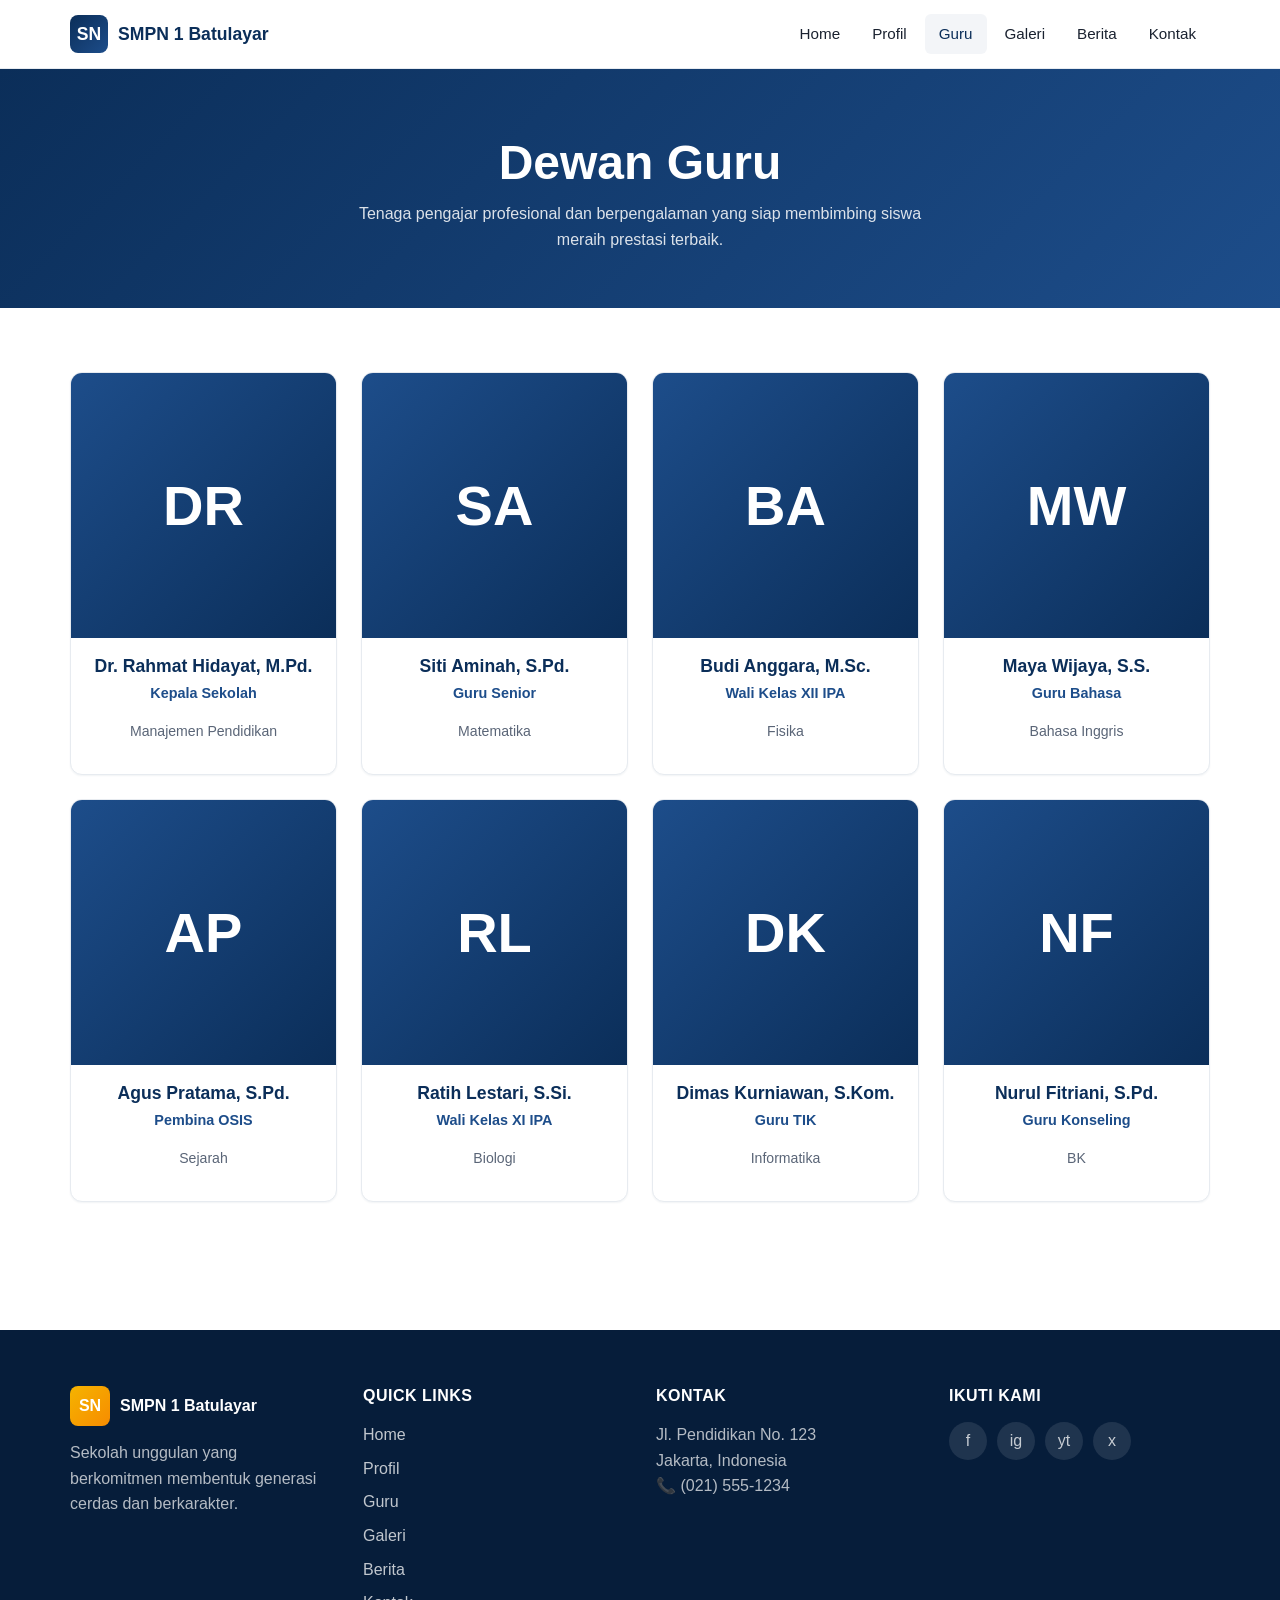
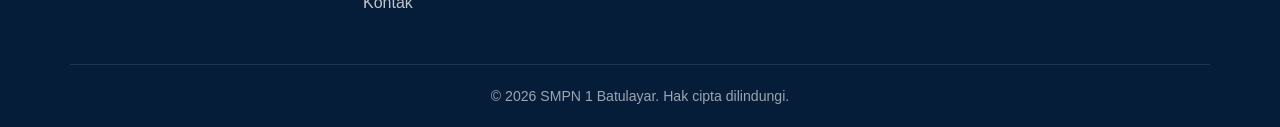
==== pages/teachers.html @ acb92b3b "First commit" ====
<!DOCTYPE html>
<html lang="id">
<head>
  <meta charset="UTF-8" />
  <meta name="viewport" content="width=device-width, initial-scale=1.0" />
  <title>Dewan Guru - SMPN 1 Batulayar</title>
  <meta name="description" content="Daftar guru dan tenaga pengajar SMPN 1 Batulayar." />
  <link rel="stylesheet" href="../css/style.css" />
</head>
<body>

  <header class="navbar">
    <div class="container nav-inner">
      <a href="../index.html" class="nav-brand"><span class="logo">SN</span><span>SMPN 1 Batulayar</span></a>
      <button class="nav-toggle" aria-label="Buka menu" aria-expanded="false"><span></span><span></span><span></span></button>
      <nav class="nav-menu">
        <a href="../index.html">Home</a>
        <a href="profile.html">Profil</a>
        <a href="teachers.html">Guru</a>
        <a href="gallery.html">Galeri</a>
        <a href="news.html">Berita</a>
        <a href="contact.html">Kontak</a>
      </nav>
    </div>
  </header>

  <section class="page-header">
    <div class="container">
      <h1>Dewan Guru</h1>
      <p>Tenaga pengajar profesional dan berpengalaman yang siap membimbing siswa meraih prestasi terbaik.</p>
    </div>
  </section>

  <section class="section">
    <div class="container">
      <div class="teacher-grid">
        <article class="teacher-card">
          <div class="avatar">DR</div>
          <div class="teacher-info">
            <h3>Dr. Rahmat Hidayat, M.Pd.</h3>
            <p class="role">Kepala Sekolah</p>
            <p class="subject">Manajemen Pendidikan</p>
          </div>
        </article>
        <article class="teacher-card">
          <div class="avatar">SA</div>
          <div class="teacher-info">
            <h3>Siti Aminah, S.Pd.</h3>
            <p class="role">Guru Senior</p>
            <p class="subject">Matematika</p>
          </div>
        </article>
        <article class="teacher-card">
          <div class="avatar">BA</div>
          <div class="teacher-info">
            <h3>Budi Anggara, M.Sc.</h3>
            <p class="role">Wali Kelas XII IPA</p>
            <p class="subject">Fisika</p>
          </div>
        </article>
        <article class="teacher-card">
          <div class="avatar">MW</div>
          <div class="teacher-info">
            <h3>Maya Wijaya, S.S.</h3>
            <p class="role">Guru Bahasa</p>
            <p class="subject">Bahasa Inggris</p>
          </div>
        </article>
        <article class="teacher-card">
          <div class="avatar">AP</div>
          <div class="teacher-info">
            <h3>Agus Pratama, S.Pd.</h3>
            <p class="role">Pembina OSIS</p>
            <p class="subject">Sejarah</p>
          </div>
        </article>
        <article class="teacher-card">
          <div class="avatar">RL</div>
          <div class="teacher-info">
            <h3>Ratih Lestari, S.Si.</h3>
            <p class="role">Wali Kelas XI IPA</p>
            <p class="subject">Biologi</p>
          </div>
        </article>
        <article class="teacher-card">
          <div class="avatar">DK</div>
          <div class="teacher-info">
            <h3>Dimas Kurniawan, S.Kom.</h3>
            <p class="role">Guru TIK</p>
            <p class="subject">Informatika</p>
          </div>
        </article>
        <article class="teacher-card">
          <div class="avatar">NF</div>
          <div class="teacher-info">
            <h3>Nurul Fitriani, S.Pd.</h3>
            <p class="role">Guru Konseling</p>
            <p class="subject">BK</p>
          </div>
        </article>
      </div>
    </div>
  </section>

  <footer class="footer">
    <div class="container">
      <div class="footer-grid">
        <div>
          <div class="footer-brand"><span class="logo">SN</span><span>SMPN 1 Batulayar</span></div>
          <p>Sekolah unggulan yang berkomitmen membentuk generasi cerdas dan berkarakter.</p>
        </div>
        <div>
          <h4>Quick Links</h4>
          <ul class="footer-links">
            <li><a href="../index.html">Home</a></li>
            <li><a href="profile.html">Profil</a></li>
            <li><a href="teachers.html">Guru</a></li>
            <li><a href="gallery.html">Galeri</a></li>
            <li><a href="news.html">Berita</a></li>
            <li><a href="contact.html">Kontak</a></li>
          </ul>
        </div>
        <div>
          <h4>Kontak</h4>
          <p>Jl. Pendidikan No. 123<br/>Jakarta, Indonesia<br/>📞 (021) 555-1234</p>
        </div>
        <div>
          <h4>Ikuti Kami</h4>
          <div class="social"><a href="#">f</a><a href="#">ig</a><a href="#">yt</a><a href="#">x</a></div>
        </div>
      </div>
      <div class="footer-bottom">&copy; <span id="year"></span> SMPN 1 Batulayar. Hak cipta dilindungi.</div>
    </div>
  </footer>

  <script src="../js/script.js"></script>
</body>
</html>
---- css/style.css ----
/* ============================
   SMA Nusantara - Design System
   Tema: Modern, Profesional, Edukasi
   ============================ */

:root {
  --color-primary: #0b2e59;
  --color-primary-dark: #061d3a;
  --color-primary-light: #1d4d8a;
  --color-accent: #f5b400;
  --color-white: #ffffff;
  --color-bg: #f7f9fc;
  --color-gray-50: #f3f5f8;
  --color-gray-100: #e7ebf0;
  --color-gray-200: #d3d9e1;
  --color-gray-400: #8a95a5;
  --color-gray-600: #4a5566;
  --color-text: #1a2230;
  --color-muted: #5a6577;

  --radius-sm: 6px;
  --radius: 12px;
  --radius-lg: 18px;

  --shadow-sm: 0 1px 2px rgba(11, 46, 89, 0.06);
  --shadow: 0 4px 14px rgba(11, 46, 89, 0.08);
  --shadow-lg: 0 18px 40px rgba(11, 46, 89, 0.15);

  --container: 1180px;
  --transition: 0.25s ease;

  --font-sans: 'Segoe UI', Roboto, 'Helvetica Neue', Arial, sans-serif;
}

/* Reset */
*,
*::before,
*::after { box-sizing: border-box; }
html { scroll-behavior: smooth; -webkit-text-size-adjust: 100%; }
body {
  margin: 0;
  font-family: var(--font-sans);
  font-size: 16px;
  line-height: 1.6;
  color: var(--color-text);
  background: var(--color-white);
  -webkit-font-smoothing: antialiased;
}
img { max-width: 100%; display: block; }
a { color: var(--color-primary); text-decoration: none; transition: color var(--transition); }
a:hover { color: var(--color-primary-light); }
ul { margin: 0; padding: 0; list-style: none; }
h1, h2, h3, h4 { color: var(--color-primary); line-height: 1.25; margin: 0 0 .6em; }
h1 { font-size: clamp(1.9rem, 4vw + 1rem, 3rem); }
h2 { font-size: clamp(1.5rem, 2vw + 1rem, 2.2rem); }
h3 { font-size: 1.25rem; }
p { margin: 0 0 1em; color: var(--color-gray-600); }

/* Layout */
.container { width: 100%; max-width: var(--container); margin: 0 auto; padding: 0 20px; }
.section { padding: 64px 0; }
.section-alt { background: var(--color-bg); }
.section-title { text-align: center; margin-bottom: 12px; }
.section-sub { text-align: center; color: var(--color-muted); max-width: 640px; margin: 0 auto 40px; }

/* Buttons */
.btn {
  display: inline-flex; align-items: center; justify-content: center;
  padding: 12px 24px; border-radius: var(--radius-sm); font-weight: 600;
  font-size: .95rem; cursor: pointer; border: 2px solid transparent;
  transition: all var(--transition); text-align: center;
}
.btn-primary { background: var(--color-primary); color: var(--color-white); }
.btn-primary:hover { background: var(--color-primary-dark); color: var(--color-white); transform: translateY(-2px); box-shadow: var(--shadow); }
.btn-outline { background: transparent; color: var(--color-white); border-color: var(--color-white); }
.btn-outline:hover { background: var(--color-white); color: var(--color-primary); }
.btn-ghost { background: var(--color-white); color: var(--color-primary); border-color: var(--color-gray-100); }
.btn-ghost:hover { background: var(--color-gray-50); }

/* ============================ Navbar ============================ */
.navbar {
  position: sticky; top: 0; z-index: 100;
  background: rgba(255,255,255,0.95);
  backdrop-filter: saturate(180%) blur(10px);
  border-bottom: 1px solid var(--color-gray-100);
}
.nav-inner {
  display: flex; align-items: center; justify-content: space-between;
  height: 68px;
}
.nav-brand { display: flex; align-items: center; gap: 10px; font-weight: 700; color: var(--color-primary); font-size: 1.1rem; }
.nav-brand .logo {
  width: 38px; height: 38px; border-radius: 8px;
  background: linear-gradient(135deg, var(--color-primary), var(--color-primary-light));
  color: #fff; display: grid; place-items: center; font-weight: 800;
}
.nav-menu { display: flex; gap: 4px; }
.nav-menu a {
  color: var(--color-text); padding: 8px 14px; font-weight: 500;
  border-radius: var(--radius-sm); font-size: .95rem;
}
.nav-menu a:hover, .nav-menu a.active { background: var(--color-gray-50); color: var(--color-primary); }
.nav-toggle {
  display: none; background: none; border: 0; width: 42px; height: 42px;
  cursor: pointer; padding: 0;
}
.nav-toggle span {
  display: block; width: 22px; height: 2px; background: var(--color-primary);
  margin: 5px auto; transition: var(--transition);
}
.nav-toggle.open span:nth-child(1) { transform: translateY(7px) rotate(45deg); }
.nav-toggle.open span:nth-child(2) { opacity: 0; }
.nav-toggle.open span:nth-child(3) { transform: translateY(-7px) rotate(-45deg); }

@media (max-width: 860px) {
  .nav-toggle { display: block; }
  .nav-menu {
    position: absolute; top: 68px; left: 0; right: 0;
    background: #fff; flex-direction: column; gap: 0;
    padding: 12px 20px 20px; border-bottom: 1px solid var(--color-gray-100);
    transform: translateY(-12px); opacity: 0; pointer-events: none;
    transition: all var(--transition);
  }
  .nav-menu.open { transform: translateY(0); opacity: 1; pointer-events: auto; }
  .nav-menu a { padding: 12px 10px; border-bottom: 1px solid var(--color-gray-50); border-radius: 0; }
}

/* ============================ Hero ============================ */
.hero {
  position: relative; min-height: 560px; display: flex; align-items: center;
  color: #fff; overflow: hidden;
  background:
    linear-gradient(135deg, rgba(6,29,58,.85), rgba(29,77,138,.75)),
    url('../assets/images/hero.svg') center/cover no-repeat;
}
.hero-content { max-width: 720px; padding: 80px 0; }
.hero h1 { color: #fff; margin-bottom: 16px; }
.hero p.tagline { font-size: 1.15rem; color: rgba(255,255,255,.9); margin-bottom: 28px; }
.hero-actions { display: flex; gap: 12px; flex-wrap: wrap; }

/* ============================ Stats ============================ */
.stats-grid {
  display: grid; gap: 20px;
  grid-template-columns: repeat(auto-fit, minmax(180px, 1fr));
}
.stat-card {
  background: #fff; padding: 28px 20px; border-radius: var(--radius);
  text-align: center; box-shadow: var(--shadow-sm);
  border: 1px solid var(--color-gray-100);
  transition: transform var(--transition), box-shadow var(--transition);
}
.stat-card:hover { transform: translateY(-4px); box-shadow: var(--shadow); }
.stat-card .num { font-size: 2.2rem; font-weight: 800; color: var(--color-primary); display: block; }
.stat-card .label { color: var(--color-muted); font-size: .95rem; margin-top: 4px; }

/* ============================ Cards (profil values, dll) ============================ */
.card-grid {
  display: grid; gap: 24px;
  grid-template-columns: repeat(auto-fit, minmax(230px, 1fr));
}
.value-card {
  background: #fff; padding: 28px; border-radius: var(--radius);
  border: 1px solid var(--color-gray-100); box-shadow: var(--shadow-sm);
  transition: transform var(--transition), box-shadow var(--transition);
  text-align: center;
}
.value-card:hover { transform: translateY(-4px); box-shadow: var(--shadow); }
.value-card .icon {
  width: 56px; height: 56px; border-radius: 14px; margin: 0 auto 14px;
  background: linear-gradient(135deg, var(--color-primary), var(--color-primary-light));
  color: #fff; display: grid; place-items: center; font-size: 1.5rem; font-weight: 700;
}

/* Profile content blocks */
.profile-block { background: #fff; padding: 32px; border-radius: var(--radius); box-shadow: var(--shadow-sm); border: 1px solid var(--color-gray-100); margin-bottom: 24px; }
.profile-block ul.misi { padding-left: 0; }
.profile-block ul.misi li {
  padding: 10px 0 10px 32px; position: relative; color: var(--color-gray-600);
  border-bottom: 1px dashed var(--color-gray-100);
}
.profile-block ul.misi li:last-child { border-bottom: 0; }
.profile-block ul.misi li::before {
  content: '✓'; position: absolute; left: 0; top: 10px;
  width: 22px; height: 22px; border-radius: 50%;
  background: var(--color-primary); color: #fff; display: grid; place-items: center;
  font-size: .75rem; font-weight: 700;
}

/* ============================ Teachers ============================ */
.teacher-grid {
  display: grid; gap: 24px;
  grid-template-columns: repeat(auto-fit, minmax(220px, 1fr));
}
.teacher-card {
  background: #fff; border-radius: var(--radius); overflow: hidden;
  border: 1px solid var(--color-gray-100); box-shadow: var(--shadow-sm);
  transition: transform var(--transition), box-shadow var(--transition);
  text-align: center;
}
.teacher-card:hover { transform: translateY(-4px); box-shadow: var(--shadow); }
.teacher-card .avatar {
  width: 100%; aspect-ratio: 1/1;
  background: linear-gradient(135deg, var(--color-primary-light), var(--color-primary));
  color: #fff; display: grid; place-items: center; font-size: 3.5rem; font-weight: 700;
}
.teacher-info { padding: 18px; }
.teacher-info h3 { margin-bottom: 4px; font-size: 1.1rem; }
.teacher-info .role { color: var(--color-primary-light); font-weight: 600; font-size: .9rem; }
.teacher-info .subject { color: var(--color-muted); font-size: .88rem; margin-top: 4px; }

/* ============================ Gallery ============================ */
.gallery-filter {
  display: flex; gap: 8px; justify-content: center; flex-wrap: wrap; margin-bottom: 32px;
}
.gallery-filter button {
  border: 1px solid var(--color-gray-200); background: #fff; padding: 8px 18px;
  border-radius: 999px; cursor: pointer; font-size: .9rem; color: var(--color-gray-600);
  transition: all var(--transition);
}
.gallery-filter button:hover { border-color: var(--color-primary); color: var(--color-primary); }
.gallery-filter button.active { background: var(--color-primary); color: #fff; border-color: var(--color-primary); }

.gallery-grid {
  display: grid; gap: 14px;
  grid-template-columns: repeat(auto-fill, minmax(220px, 1fr));
}
.gallery-item {
  position: relative; overflow: hidden; border-radius: var(--radius);
  aspect-ratio: 4/3; cursor: pointer; box-shadow: var(--shadow-sm);
}
.gallery-item .ph {
  width: 100%; height: 100%; display: grid; place-items: center;
  color: #fff; font-weight: 600; text-align: center; padding: 12px;
  transition: transform .4s ease;
}
.gallery-item:hover .ph { transform: scale(1.08); }
.gallery-item .overlay {
  position: absolute; inset: 0; background: rgba(6,29,58,.6);
  color: #fff; display: grid; place-items: center;
  opacity: 0; transition: opacity var(--transition); font-weight: 600;
}
.gallery-item:hover .overlay { opacity: 1; }

/* Lightbox */
.lightbox {
  position: fixed; inset: 0; background: rgba(0,0,0,.88);
  display: none; align-items: center; justify-content: center;
  z-index: 1000; padding: 20px;
}
.lightbox.open { display: flex; }
.lightbox-content {
  max-width: 90vw; max-height: 80vh; border-radius: var(--radius);
  background: #fff; padding: 20px; min-width: 280px; min-height: 280px;
  display: grid; place-items: center; text-align: center;
}
.lightbox-close {
  position: absolute; top: 20px; right: 24px; background: none; border: 0;
  color: #fff; font-size: 2rem; cursor: pointer; line-height: 1;
}

/* ============================ News ============================ */
.news-grid {
  display: grid; gap: 24px;
  grid-template-columns: repeat(auto-fit, minmax(280px, 1fr));
}
.news-card {
  background: #fff; border-radius: var(--radius); overflow: hidden;
  border: 1px solid var(--color-gray-100); box-shadow: var(--shadow-sm);
  display: flex; flex-direction: column;
  transition: transform var(--transition), box-shadow var(--transition);
}
.news-card:hover { transform: translateY(-4px); box-shadow: var(--shadow); }
.news-thumb {
  aspect-ratio: 16/9; color: #fff; display: grid; place-items: center;
  font-weight: 700; text-align: center; padding: 16px;
}
.news-body { padding: 20px; flex: 1; display: flex; flex-direction: column; }
.news-date { font-size: .82rem; color: var(--color-muted); margin-bottom: 6px; }
.news-body h3 { font-size: 1.1rem; margin-bottom: 8px; }
.news-body p { font-size: .92rem; flex: 1; }
.news-body .btn { align-self: flex-start; margin-top: 12px; }

/* ============================ Contact ============================ */
.contact-grid {
  display: grid; gap: 32px;
  grid-template-columns: 1fr;
}
@media (min-width: 800px) {
  .contact-grid { grid-template-columns: 1fr 1.2fr; }
}
.contact-info-card {
  background: var(--color-primary); color: #fff; padding: 32px;
  border-radius: var(--radius); align-self: start;
}
.contact-info-card h3 { color: #fff; }
.contact-info-card .item { display: flex; gap: 12px; margin-bottom: 18px; align-items: flex-start; }
.contact-info-card .item .ic {
  width: 38px; height: 38px; border-radius: 10px; background: rgba(255,255,255,.15);
  display: grid; place-items: center; flex-shrink: 0; font-size: 1rem;
}
.contact-info-card .item p { color: rgba(255,255,255,.85); margin: 0; font-size: .92rem; }
.contact-info-card .item strong { display: block; color: #fff; }

.contact-form {
  background: #fff; padding: 32px; border-radius: var(--radius);
  border: 1px solid var(--color-gray-100); box-shadow: var(--shadow-sm);
}
.form-group { margin-bottom: 18px; }
.form-group label { display: block; font-weight: 600; margin-bottom: 6px; font-size: .92rem; color: var(--color-text); }
.form-group input,
.form-group textarea {
  width: 100%; padding: 12px 14px; border: 1px solid var(--color-gray-200);
  border-radius: var(--radius-sm); font-size: .95rem; font-family: inherit;
  transition: border var(--transition), box-shadow var(--transition);
  background: var(--color-gray-50);
}
.form-group input:focus,
.form-group textarea:focus {
  outline: 0; border-color: var(--color-primary); background: #fff;
  box-shadow: 0 0 0 3px rgba(11,46,89,.1);
}
.form-group .error-msg { color: #c0392b; font-size: .82rem; margin-top: 4px; min-height: 18px; display: block; }
.form-group input.invalid, .form-group textarea.invalid { border-color: #c0392b; }
.form-success {
  background: #e6f7ec; color: #186a3b; padding: 14px; border-radius: var(--radius-sm);
  margin-bottom: 16px; display: none;
}
.form-success.show { display: block; }

/* ============================ Footer ============================ */
.footer {
  background: var(--color-primary-dark); color: rgba(255,255,255,.8);
  padding: 56px 0 0; margin-top: 64px;
}
.footer-grid {
  display: grid; gap: 32px;
  grid-template-columns: repeat(auto-fit, minmax(200px, 1fr));
}
.footer h4 { color: #fff; margin-bottom: 16px; font-size: 1rem; text-transform: uppercase; letter-spacing: .5px; }
.footer p { color: rgba(255,255,255,.7); }
.footer a { color: rgba(255,255,255,.75); }
.footer a:hover { color: var(--color-accent); }
.footer-brand { display: flex; align-items: center; gap: 10px; margin-bottom: 14px; color: #fff; font-weight: 700; }
.footer-brand .logo {
  width: 40px; height: 40px; border-radius: 8px;
  background: linear-gradient(135deg, var(--color-accent), #f78c00);
  display: grid; place-items: center; color: #fff; font-weight: 800;
}
.footer-links li { margin-bottom: 8px; }
.social { display: flex; gap: 10px; }
.social a {
  width: 38px; height: 38px; border-radius: 50%; background: rgba(255,255,255,.1);
  display: grid; place-items: center; transition: background var(--transition);
}
.social a:hover { background: var(--color-accent); color: #fff; }
.footer-bottom {
  margin-top: 40px; padding: 20px 0; border-top: 1px solid rgba(255,255,255,.1);
  text-align: center; font-size: .88rem; color: rgba(255,255,255,.6);
}

/* Page header (sub pages) */
.page-header {
  background: linear-gradient(135deg, var(--color-primary), var(--color-primary-light));
  color: #fff; padding: 64px 0 56px; text-align: center;
}
.page-header h1 { color: #fff; margin-bottom: 8px; }
.page-header p { color: rgba(255,255,255,.85); max-width: 600px; margin: 0 auto; }

/* Utilities */
.text-center { text-align: center; }
.mt-32 { margin-top: 32px; }
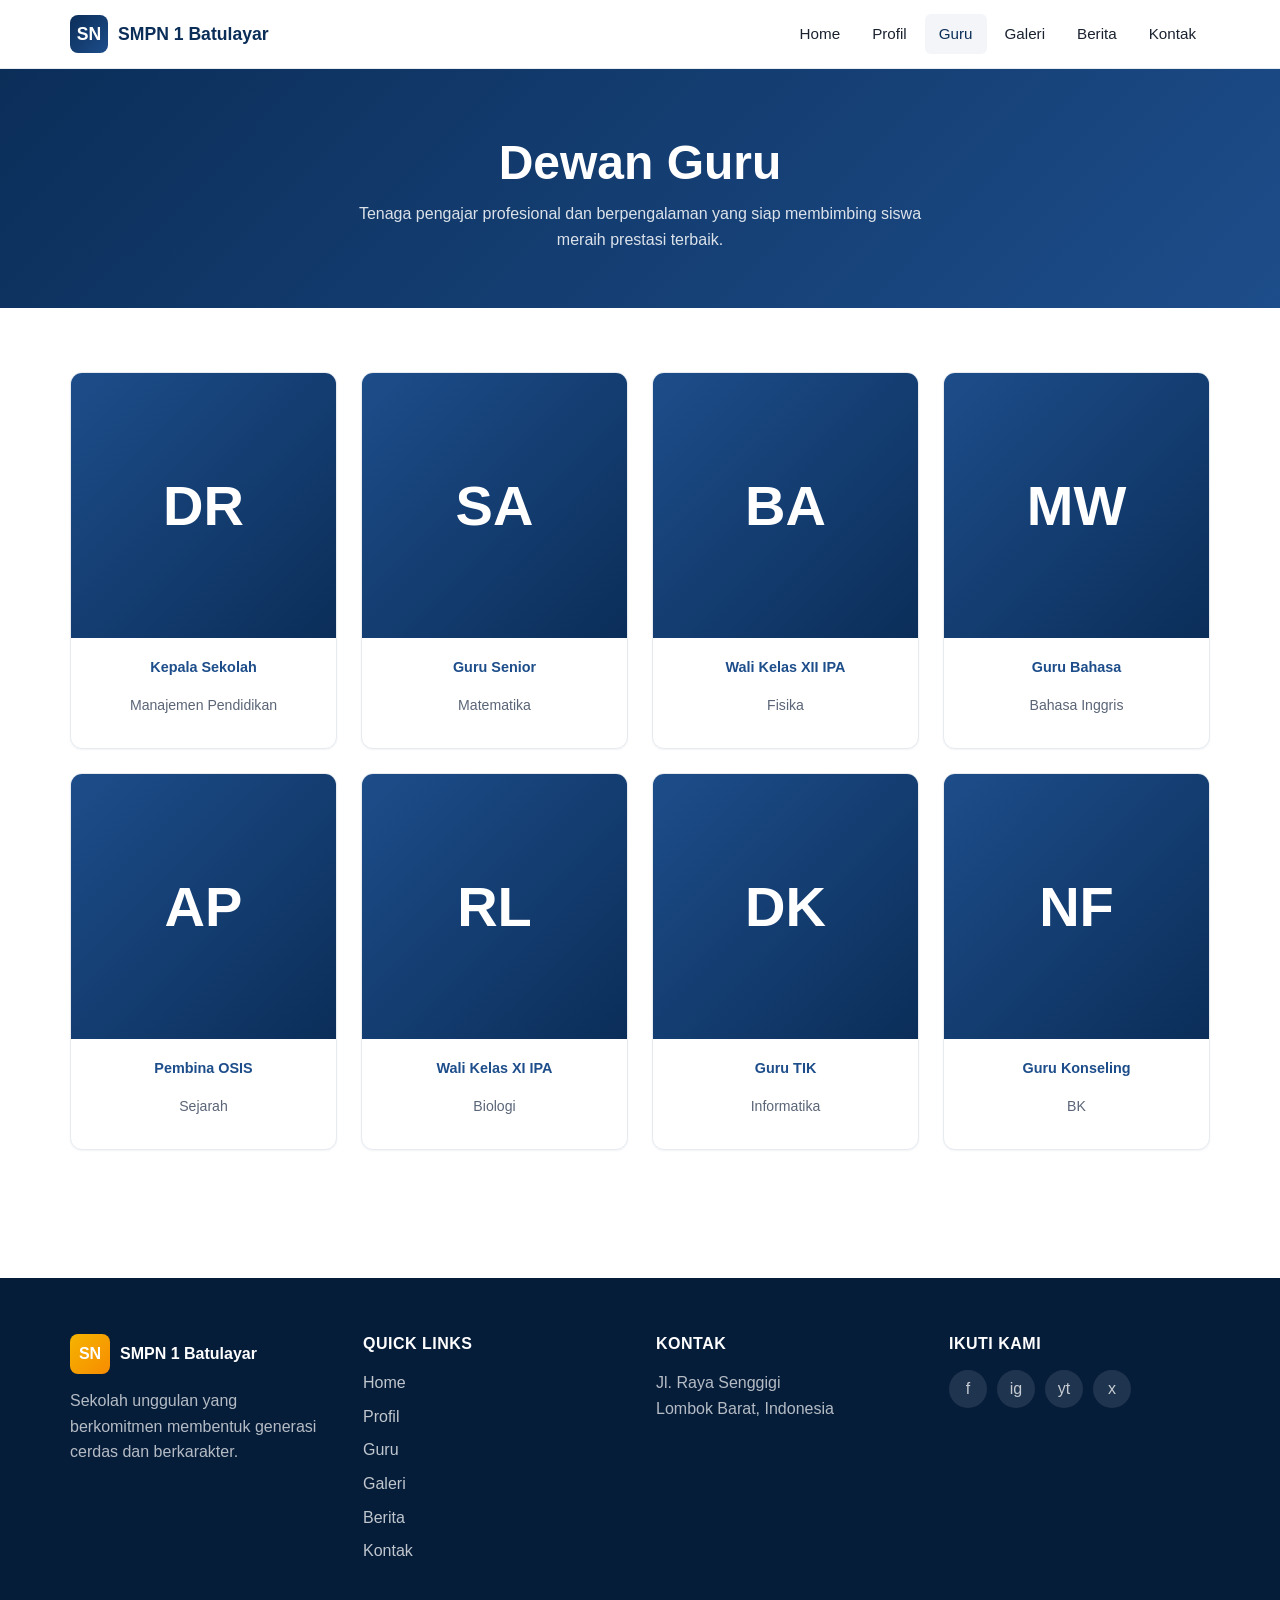
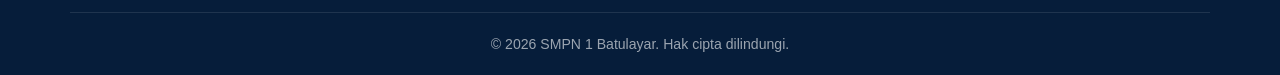
==== commit beed644f: "Add files via upload" ====
--- a/pages/teachers.html
+++ b/pages/teachers.html
@@ -37,7 +37,7 @@
         <article class="teacher-card">
           <div class="avatar">DR</div>
           <div class="teacher-info">
-            <h3>Dr. Rahmat Hidayat, M.Pd.</h3>
+            <!-- <h3>Dr. Rahmat Hidayat, M.Pd.</h3> -->
             <p class="role">Kepala Sekolah</p>
             <p class="subject">Manajemen Pendidikan</p>
           </div>
@@ -45,7 +45,7 @@
         <article class="teacher-card">
           <div class="avatar">SA</div>
           <div class="teacher-info">
-            <h3>Siti Aminah, S.Pd.</h3>
+            <!-- <h3>Siti Aminah, S.Pd.</h3> -->
             <p class="role">Guru Senior</p>
             <p class="subject">Matematika</p>
           </div>
@@ -53,7 +53,7 @@
         <article class="teacher-card">
           <div class="avatar">BA</div>
           <div class="teacher-info">
-            <h3>Budi Anggara, M.Sc.</h3>
+            <!-- <h3>Budi Anggara, M.Sc.</h3> -->
             <p class="role">Wali Kelas XII IPA</p>
             <p class="subject">Fisika</p>
           </div>
@@ -61,7 +61,7 @@
         <article class="teacher-card">
           <div class="avatar">MW</div>
           <div class="teacher-info">
-            <h3>Maya Wijaya, S.S.</h3>
+            <!-- <h3>Maya Wijaya, S.S.</h3> -->
             <p class="role">Guru Bahasa</p>
             <p class="subject">Bahasa Inggris</p>
           </div>
@@ -69,7 +69,7 @@
         <article class="teacher-card">
           <div class="avatar">AP</div>
           <div class="teacher-info">
-            <h3>Agus Pratama, S.Pd.</h3>
+            <!-- <h3>Agus Pratama, S.Pd.</h3> -->
             <p class="role">Pembina OSIS</p>
             <p class="subject">Sejarah</p>
           </div>
@@ -77,7 +77,7 @@
         <article class="teacher-card">
           <div class="avatar">RL</div>
           <div class="teacher-info">
-            <h3>Ratih Lestari, S.Si.</h3>
+            <!-- <h3>Ratih Lestari, S.Si.</h3> -->
             <p class="role">Wali Kelas XI IPA</p>
             <p class="subject">Biologi</p>
           </div>
@@ -85,7 +85,7 @@
         <article class="teacher-card">
           <div class="avatar">DK</div>
           <div class="teacher-info">
-            <h3>Dimas Kurniawan, S.Kom.</h3>
+            <!-- <h3>Dimas Kurniawan, S.Kom.</h3> -->
             <p class="role">Guru TIK</p>
             <p class="subject">Informatika</p>
           </div>
@@ -93,7 +93,7 @@
         <article class="teacher-card">
           <div class="avatar">NF</div>
           <div class="teacher-info">
-            <h3>Nurul Fitriani, S.Pd.</h3>
+            <!-- <h3>Nurul Fitriani, S.Pd.</h3> -->
             <p class="role">Guru Konseling</p>
             <p class="subject">BK</p>
           </div>
@@ -122,7 +122,7 @@
         </div>
         <div>
           <h4>Kontak</h4>
-          <p>Jl. Pendidikan No. 123<br/>Jakarta, Indonesia<br/>📞 (021) 555-1234</p>
+          <p>Jl. Raya Senggigi<br/>Lombok Barat, Indonesia<br/></p>
         </div>
         <div>
           <h4>Ikuti Kami</h4>
